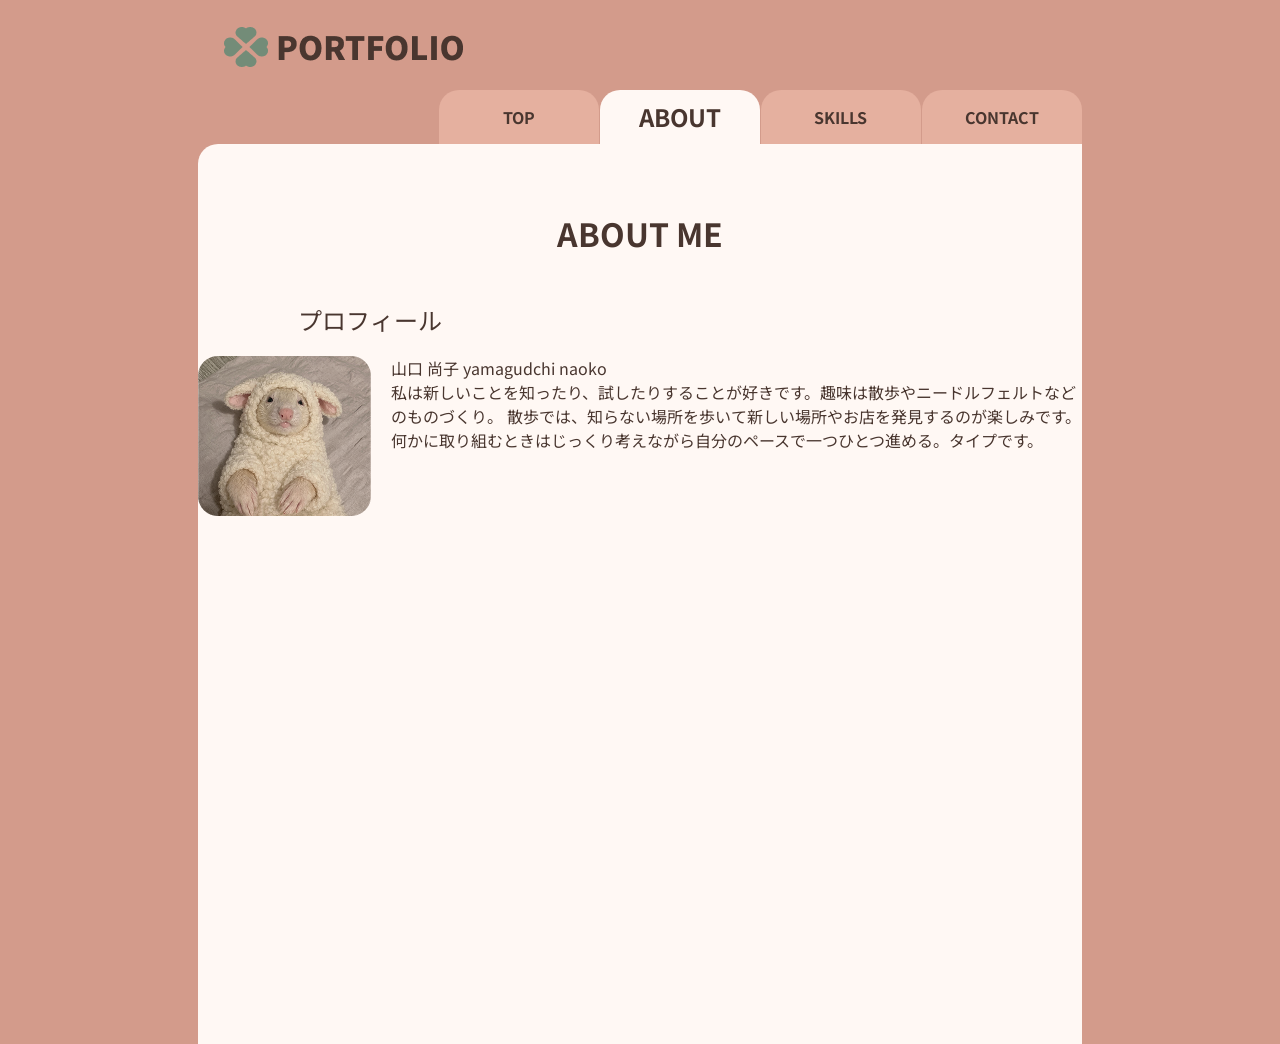
==== about.html @ 4d60442a "コミットしてみる" ====
<!DOCTYPE html>
<html lang="ja">

<head>
    <meta charset="UTF-8">
    <meta name="viewport" content="width=device-width, initial-scale=1.0">
    <link rel="stylesheet" href="css/reset.css">
    <link rel="stylesheet" href="css/style.css">
    <link rel="preconnect" href="https://fonts.googleapis.com">
    <link rel="preconnect" href="https://fonts.gstatic.com" crossorigin>
    <link href="https://fonts.googleapis.com/css2?family=Noto+Sans+JP:wght@100..900&family=Zen+Maru+Gothic&display=swap"
        rel="stylesheet">
    <title>my portfolio</title>
</head>

<body>
    <div class="inner-wrap">
        <header class="header-top">

            <img class="header-logo" src="./images/logo-set.png" alt="logo">

            <nav class="header-nav">
                <ul class="g-nav">
                    <li class="another-page"><a href="index.html">TOP</a></li>
                    <li class="this-page"><a href="about.html">ABOUT</a></li>
                    <li class="another-page"><a href="skills.html">SKILLS</a></li>
                    <li class="another-page"><a href="contact.html">CONTACT</a></li>
                </ul>
            </nav>
        </header>

        <main class="about-main">
            <h2 class="aboutme">ABOUT ME</h2>
            <h3>プロフィール</h3>
            <ul class="about-all">
                <li><img src="./images/Rectangle 2.png" alt=""></li>
                <li>
                    <p class="about-name">山口 尚子 yamagudchi naoko</p>
                    <p class="about-text">
                        私は新しいことを知ったり、試したりすることが好きです。趣味は散歩やニードルフェルトなどのものづくり。
                        散歩では、知らない場所を歩いて新しい場所やお店を発見するのが楽しみです。
                        何かに取り組むときはじっくり考えながら自分のペースで一つひとつ進める。タイプです。
                    </p>
                </li>
            </ul>
        </main>
    </div>
</body>

</html>
---- css/style.css ----
@charset "UTF-8";

:root {
    /* カラー */
    --color-base: #fff8f4;
    --color-bgc: #d39b8b;
    --color-main: #e5b09f;
    --color-accent: #738c78;
    --color-accent-sub: #ad6048;
    --color-text: #49362f;
    --color-text-sub: #795f56;


    /* 余白 */
    --space-8: 8px;
    --space-12: 12px;
    --space-16: 16px;
    --space-24: 24px;
    --space-40: 40px;

    /* フォントサイズ */
    --text-12: 12px;
    --text-16: 16px;
    --text-20: 20px;
    --text-24: 24px;
    --text-32: 32px;
    --text-36: 36px;

    /* フォントウェイト */
    --weight-m: 500;
    --weight-b: 700;

}

body {
    font-family: "Noto Sans JP", sans-serif;
    font-size: 16px;
    color: var(--color-text);
    line-height: 1.5;
    background-color: var(--color-bgc);
}

.inner-wrap {
    width: 69%;
    max-width: 1000px;
    margin: 0 auto;

}

h2 {
    font-size: var(--text-32);
    font-weight: var(--weight-b);
    letter-spacing: 0.05;
    text-align: center;
    padding: 65px 0 45px;
}

h3 {
    font-size: var(--text-24);
    padding-left: 100px;
    margin-bottom: 18px;
}

/* indexここから */
.index-inner-wrap {
    width: 69%;
    max-width: 1000px;
    margin: 0 auto;
    margin-bottom: 16px;
}

.index-main {
    min-height: 450px;
    background-color: var(--color-base);
    border-radius: 20px 0 0 0;
}


.header-logo {
    margin: 20px 0 16px 10px;
}

.g-nav {
    display: flex;
    justify-content: flex-end;
    gap: 1px
}

.g-nav li {
    flex-basis: 160px;
    height: 54px;
    display: flex;
    justify-content: center;
    align-items: center;
    border-radius: 20px 20px 0 0;
}

.another-page {
    background-color: var(--color-main);
}

.g-nav li a {
    font-weight: bold;
}

.g-nav li a:hover {
    font-size: var(--text-24);
    font-weight: bold;
}

.this-page {
    background-color: var(--color-base);
    font-size: var(--text-24);
}

.main-name {
    width: 328px;
    padding-bottom: 46px;
    font-size: var(--text-36);
    font-weight: 900;
    line-height: 0.9;
    margin: 0 auto 46px;
    border-bottom: 5px solid var(--color-main);
}


.top-main {
    text-align: center;
    padding-top: 65px;

}

/* indexここまで */
/* ABOUTここから */

.about-main {
    min-height: 100vh;
    background-color: var(--color-base);
    border-radius: 20px 0 0 0;
}

.about-all {
    display: flex;
    gap: 20px;
}

/* ABOUTここまで */
/* skillsここから */
.skills-main {
    min-height: 100vh;
    background-color: var(--color-base);
    border-radius: 20px 0 0 0;
}

/* skillsここまで */
/* contactここから */
.contact-main {
    min-height: 100vh;
    background-color: var(--color-base);
    border-radius: 20px 0 0 0;
}

/* contacここまで */
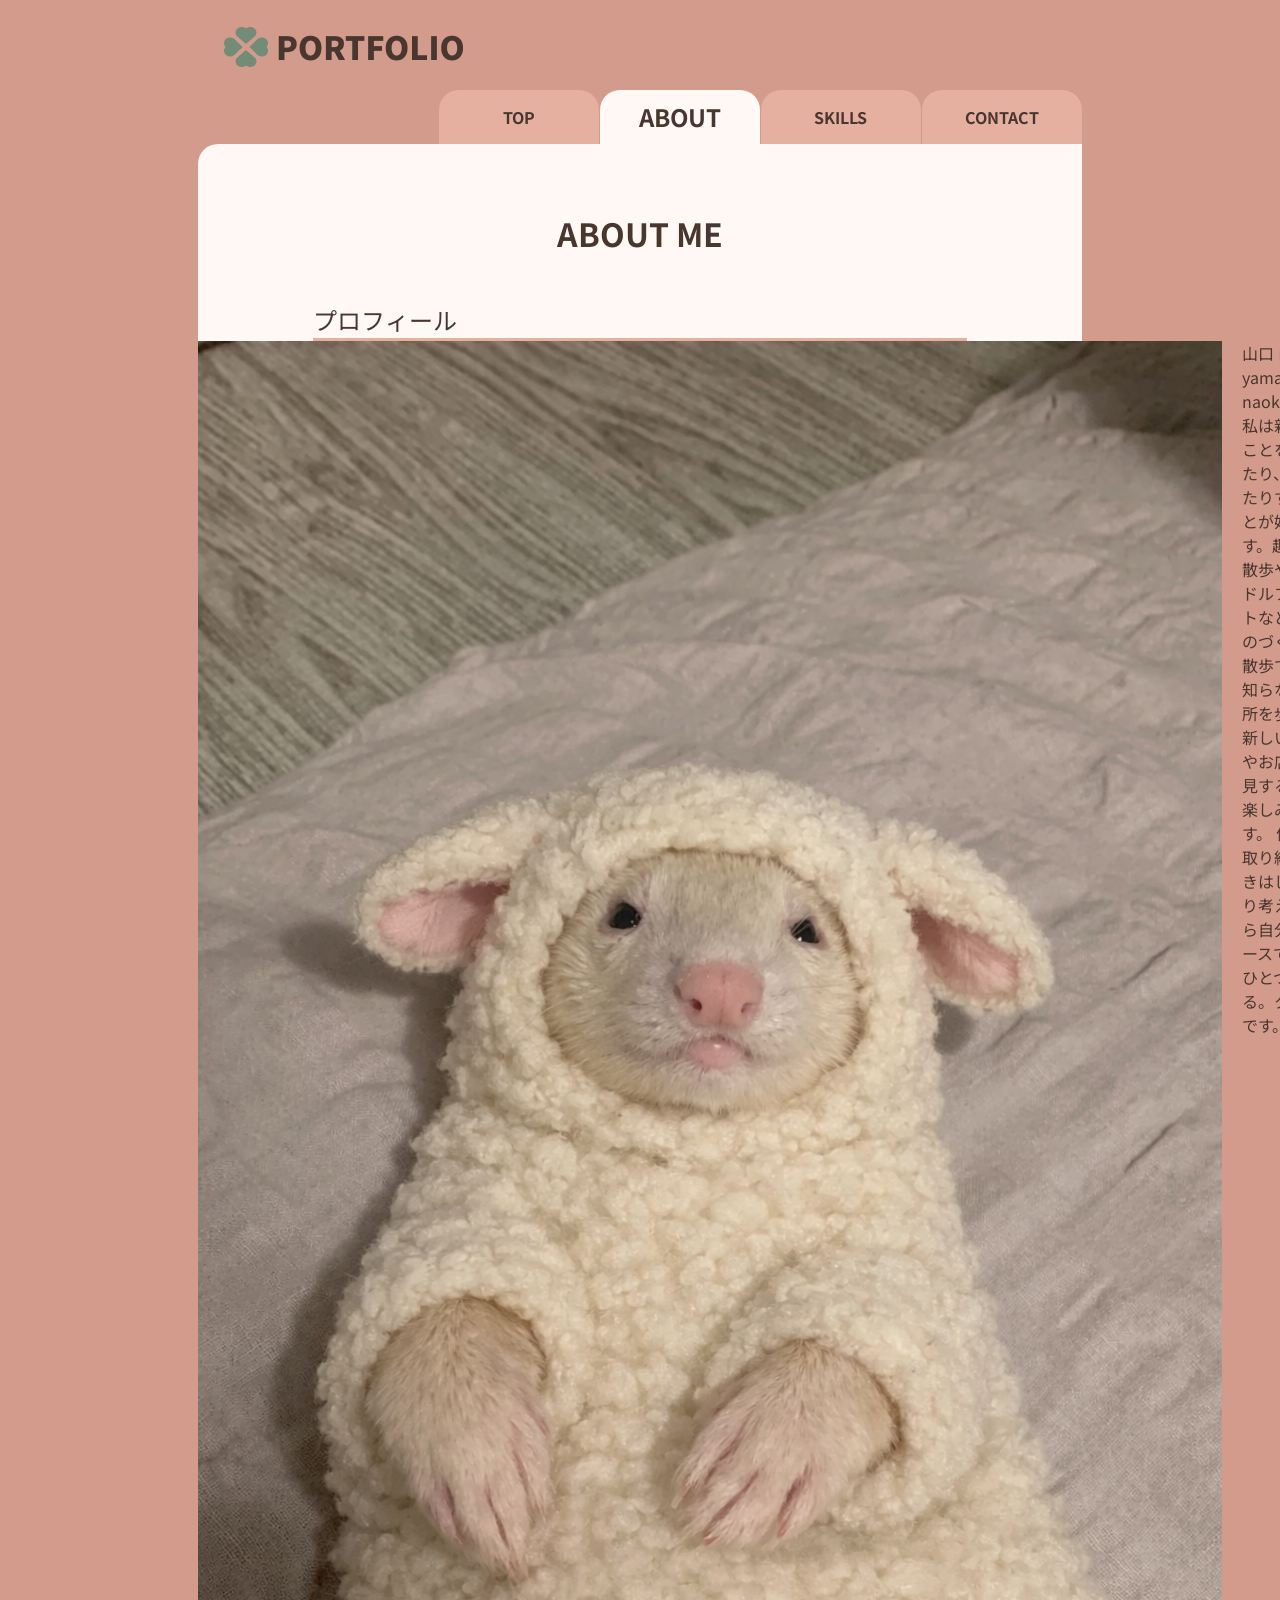
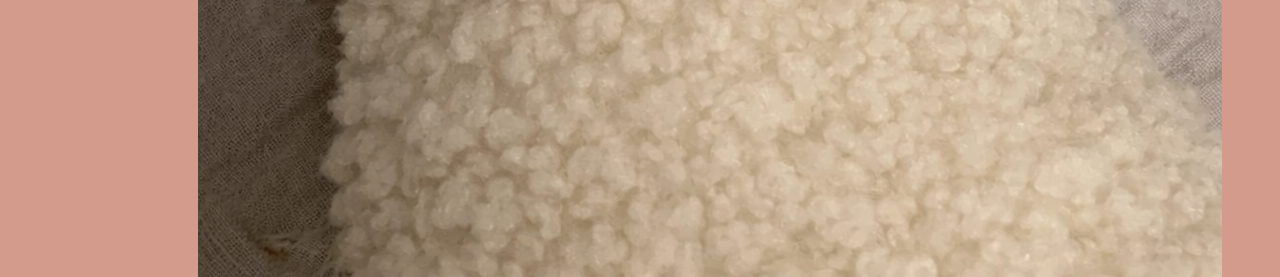
==== commit 5dc78bfa: "about画像変更" ====
--- a/about.html
+++ b/about.html
@@ -33,7 +33,7 @@
             <h2 class="aboutme">ABOUT ME</h2>
             <h3>プロフィール</h3>
             <ul class="about-all">
-                <li><img src="./images/Rectangle 2.png" alt=""></li>
+                <li><img src="./images/daifuku.png" alt=""></li>
                 <li>
                     <p class="about-name">山口 尚子 yamagudchi naoko</p>
                     <p class="about-text">
--- a/css/style.css
+++ b/css/style.css
@@ -57,8 +57,11 @@
 
 h3 {
     font-size: var(--text-24);
-    padding-left: 100px;
+    /* padding-left: 100px; */
     margin-bottom: 18px;
+    width: 654px;
+    border-bottom: 3px solid var(--color-main);
+    margin: 0 auto;
 }
 
 /* indexここから */
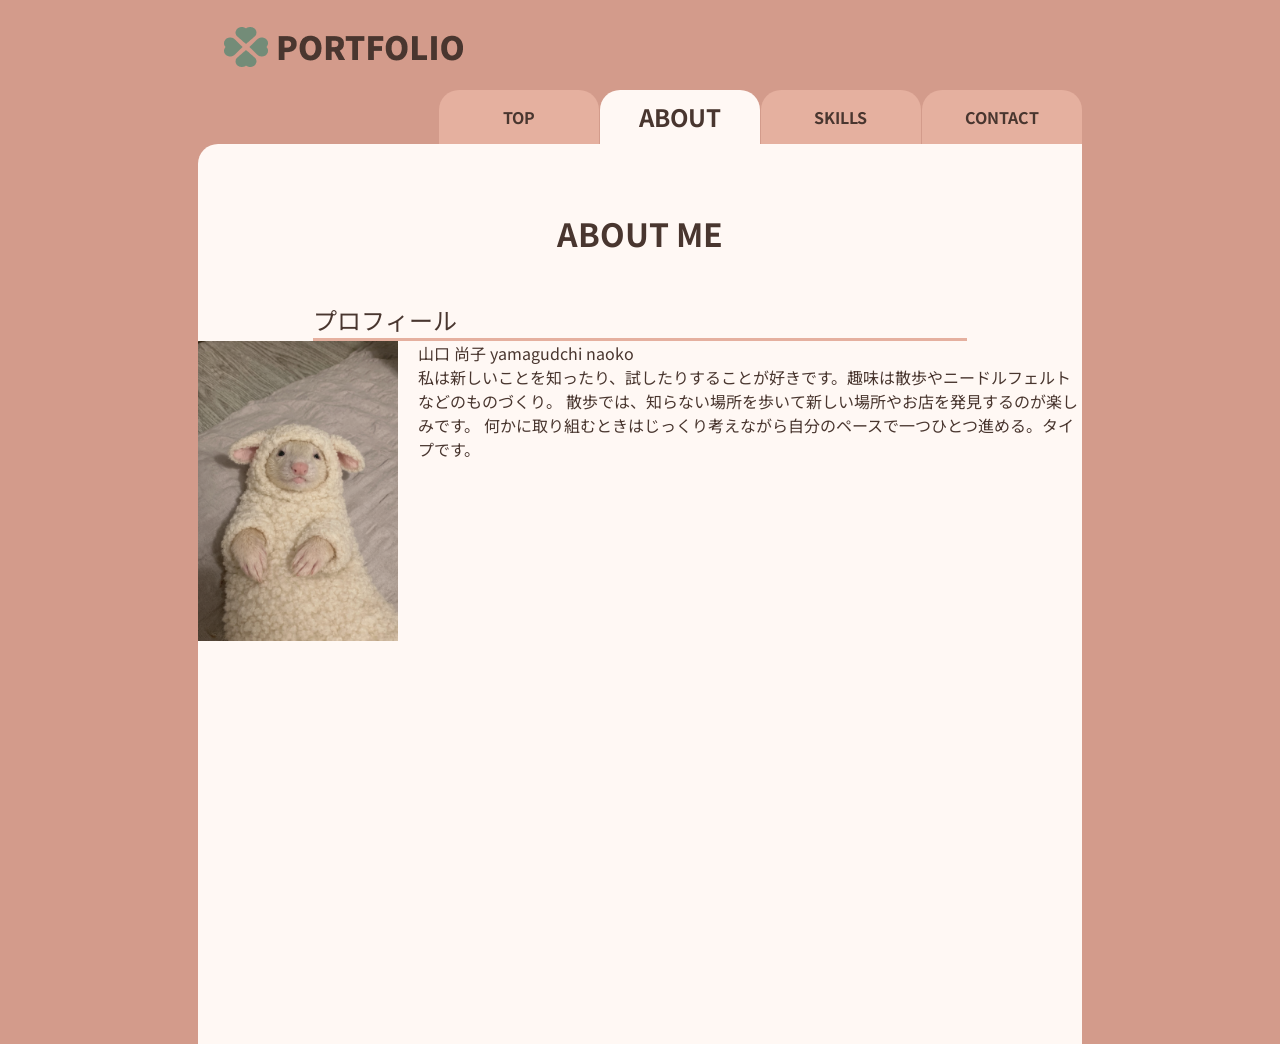
==== commit 4c4ff18f: "CSS変更" ====
--- a/about.html
+++ b/about.html
@@ -33,7 +33,7 @@
             <h2 class="aboutme">ABOUT ME</h2>
             <h3>プロフィール</h3>
             <ul class="about-all">
-                <li><img src="./images/daifuku.png" alt=""></li>
+                <li><img class="about-daifuku" src="./images/daifuku.png" alt=""></li>
                 <li>
                     <p class="about-name">山口 尚子 yamagudchi naoko</p>
                     <p class="about-text">
--- a/css/style.css
+++ b/css/style.css
@@ -147,6 +147,10 @@
     gap: 20px;
 }
 
+.about-daifuku{
+    width: 200px;
+}
+
 /* ABOUTここまで */
 /* skillsここから */
 .skills-main {
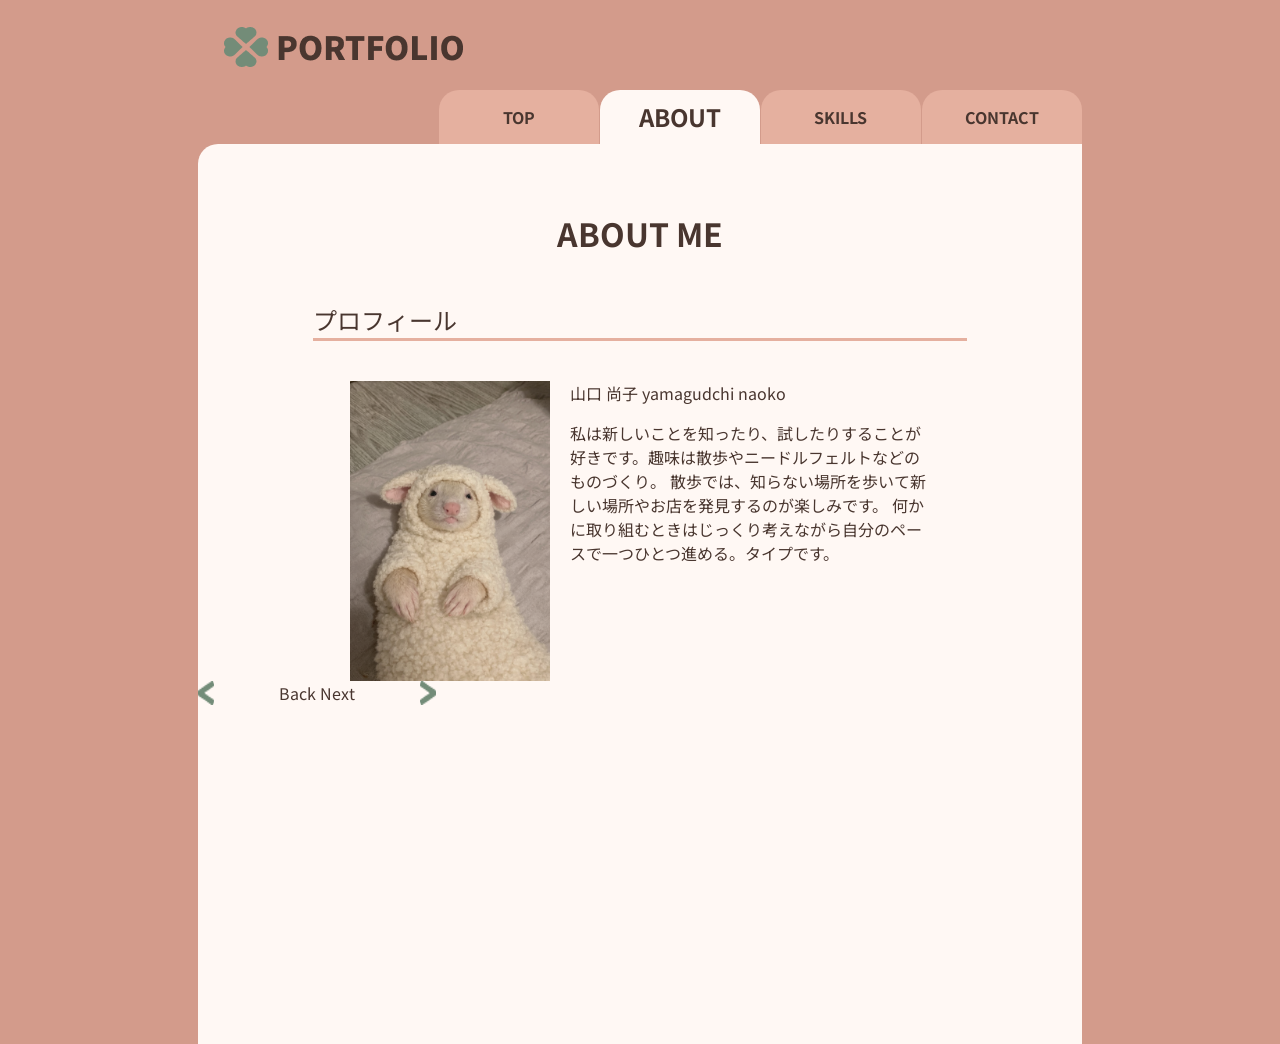
==== commit b2b140e7: "about追加変更" ====
--- a/about.html
+++ b/about.html
@@ -35,15 +35,23 @@
             <ul class="about-all">
                 <li><img class="about-daifuku" src="./images/daifuku.png" alt=""></li>
                 <li>
-                    <p class="about-name">山口 尚子 yamagudchi naoko</p>
-                    <p class="about-text">
-                        私は新しいことを知ったり、試したりすることが好きです。趣味は散歩やニードルフェルトなどのものづくり。
-                        散歩では、知らない場所を歩いて新しい場所やお店を発見するのが楽しみです。
-                        何かに取り組むときはじっくり考えながら自分のペースで一つひとつ進める。タイプです。
-                    </p>
+                    <div class="about-textme">
+                        <p class="about-name">山口 尚子 yamagudchi naoko</p>
+                        <p class="about-text">
+                            私は新しいことを知ったり、試したりすることが好きです。趣味は散歩やニードルフェルトなどのものづくり。
+                            散歩では、知らない場所を歩いて新しい場所やお店を発見するのが楽しみです。
+                            何かに取り組むときはじっくり考えながら自分のペースで一つひとつ進める。タイプです。
+                        </p>
+                    </div>
+
                 </li>
             </ul>
+            <div class="about-move">
+                <img src="./images/back-than.png" alt="前へ">Back
+                Next<img src="./images/next-than.png" alt="次へ">
+            </div>
         </main>
+
     </div>
 </body>
 
--- a/css/style.css
+++ b/css/style.css
@@ -145,10 +145,26 @@
 .about-all {
     display: flex;
     gap: 20px;
+    justify-content: center;
+    margin-top: var(--space-40);
 }
 
-.about-daifuku{
+.about-daifuku {
     width: 200px;
+}
+
+.about-textme {
+    display: flex;
+    flex-direction: column;
+    gap: var(--space-16);
+    width: 360px;
+
+}
+
+.about-move {
+    display: flex;
+    gap: 65px;
+    margin: 0 auto;
 }
 
 /* ABOUTここまで */
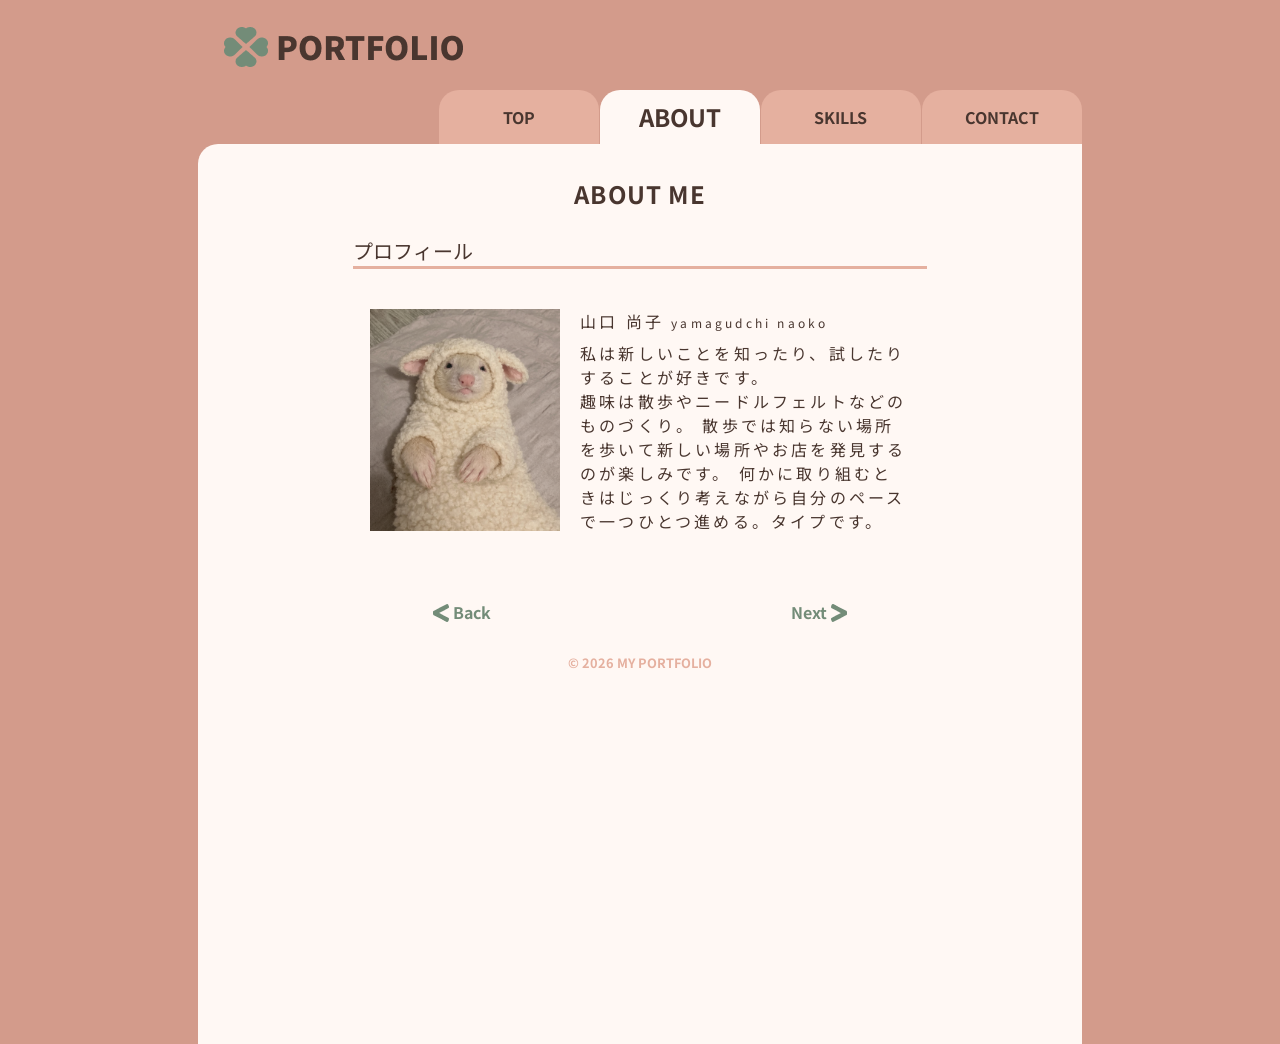
==== commit 6ecf2ad2: "ベース完了" ====
--- a/about.html
+++ b/about.html
@@ -30,26 +30,42 @@
         </header>
 
         <main class="about-main">
-            <h2 class="aboutme">ABOUT ME</h2>
-            <h3>プロフィール</h3>
-            <ul class="about-all">
-                <li><img class="about-daifuku" src="./images/daifuku.png" alt=""></li>
-                <li>
-                    <div class="about-textme">
-                        <p class="about-name">山口 尚子 yamagudchi naoko</p>
-                        <p class="about-text">
-                            私は新しいことを知ったり、試したりすることが好きです。趣味は散歩やニードルフェルトなどのものづくり。
-                            散歩では、知らない場所を歩いて新しい場所やお店を発見するのが楽しみです。
-                            何かに取り組むときはじっくり考えながら自分のペースで一つひとつ進める。タイプです。
-                        </p>
-                    </div>
+            <h2 class="about-h2">ABOUT ME</h2>
 
-                </li>
-            </ul>
-            <div class="about-move">
-                <img src="./images/back-than.png" alt="前へ">Back
-                Next<img src="./images/next-than.png" alt="次へ">
+            <section class="about-pro">
+                <h3 class="about-h3">プロフィール</h3>
+                <ul class="about-all">
+                    <li><img class="about-daifuku" src="./images/daifuku.png" alt=""></li>
+                    <li>
+                        <div class="about-textme">
+                            <p class="about-name">山口 尚子 <span class="about-names">yamagudchi naoko</span></p>
+                            <p class="about-text">
+                                私は新しいことを知ったり、試したりすることが好きです。<br>趣味は散歩やニードルフェルトなどのものづくり。
+                                散歩では知らない場所を歩いて新しい場所やお店を発見するのが楽しみです。
+                                何かに取り組むときはじっくり考えながら自分のペースで一つひとつ進める。タイプです。
+                            </p>
+                        </div>
+                    </li>
+                </ul>
+            </section>
+
+            <div class="move">
+                <div class="back">
+                    <a href="index.html">
+                        <img class=arrow src="./images/back-than.png" alt="前へ">
+                        <span>Back</span>
+                    </a>
+                </div>
+                <div class="Next">
+                    <a href="skills.html">Next
+                        <img class=arrow src="./images/next-than.png" alt="次へ">
+                    </a>
+
+                </div>
             </div>
+            <footer>
+                <small>&copy; 2026 MY PORTFOLIO</small>
+            </footer>
         </main>
 
     </div>
--- a/css/style.css
+++ b/css/style.css
@@ -13,21 +13,21 @@
 
     /* 余白 */
     --space-8: 8px;
-    --space-12: 12px;
     --space-16: 16px;
+    --space-20: 20px;
     --space-24: 24px;
+    --space-32: 32px;
     --space-40: 40px;
 
     /* フォントサイズ */
     --text-12: 12px;
-    --text-16: 16px;
     --text-20: 20px;
     --text-24: 24px;
-    --text-32: 32px;
+
     --text-36: 36px;
 
     /* フォントウェイト */
-    --weight-m: 500;
+
     --weight-b: 700;
 
 }
@@ -48,22 +48,95 @@
 }
 
 h2 {
-    font-size: var(--text-32);
-    font-weight: var(--weight-b);
-    letter-spacing: 0.05;
-    text-align: center;
-    padding: 65px 0 45px;
+    font-size: var(--text-24);
+    font-weight: var(--weight-b);
+    letter-spacing: 0.05em;
+    text-align: center;
+    padding: var(--space-32) 0 var(--space-24);
 }
 
 h3 {
-    font-size: var(--text-24);
-    /* padding-left: 100px; */
-    margin-bottom: 18px;
-    width: 654px;
+    font-size: var(--text-20);
+    margin-bottom: var(--space-16);
+    width: 65%;
+    max-width: 654px;
     border-bottom: 3px solid var(--color-main);
     margin: 0 auto;
 }
 
+/* ＜＞のサイズと縦調整 */
+.arrow {
+    width: 16px;
+    height: 18px;
+    transform: translateY(-2px);
+}
+
+/* ＜戻ると次＞フォントの位置設定 */
+.move {
+    display: flex;
+    gap: 300px;
+    color: var(--color-accent);
+    font-weight: var(--weight-b);
+    justify-content: center;
+    margin-top: 67px;
+}
+
+/* 戻るやじるしフォント位置設定 */
+.contact-back {
+    color: var(--color-accent);
+    font-weight: var(--weight-b);
+    margin-left: 29%;
+}
+
+/* ヘッダーここから */
+.header-logo {
+    margin: 20px 0 16px 10px;
+}
+
+.g-nav {
+    display: flex;
+    justify-content: flex-end;
+    gap: 1px
+}
+
+.g-nav li {
+    flex-basis: 160px;
+    height: 54px;
+    display: flex;
+    justify-content: center;
+    align-items: center;
+    border-radius: 20px 20px 0 0;
+}
+
+.another-page {
+    background-color: var(--color-main);
+}
+
+.g-nav li a {
+    font-weight: bold;
+}
+
+.g-nav li a:hover {
+    font-size: var(--text-24);
+    font-weight: bold;
+}
+
+.this-page {
+    background-color: var(--color-base);
+    font-size: var(--text-24);
+}
+
+/* ヘッダーここまで */
+
+/* フッター ここから*/
+footer {
+    text-align: center;
+    font-weight: var(--weight-b);
+    color: var(--color-main);
+    padding: 24.5px 0;
+}
+
+/* フッターここまで */
 /* indexここから */
 .index-inner-wrap {
     width: 69%;
@@ -78,46 +151,9 @@
     border-radius: 20px 0 0 0;
 }
 
-
-.header-logo {
-    margin: 20px 0 16px 10px;
-}
-
-.g-nav {
-    display: flex;
-    justify-content: flex-end;
-    gap: 1px
-}
-
-.g-nav li {
-    flex-basis: 160px;
-    height: 54px;
-    display: flex;
-    justify-content: center;
-    align-items: center;
-    border-radius: 20px 20px 0 0;
-}
-
-.another-page {
-    background-color: var(--color-main);
-}
-
-.g-nav li a {
-    font-weight: bold;
-}
-
-.g-nav li a:hover {
-    font-size: var(--text-24);
-    font-weight: bold;
-}
-
-.this-page {
-    background-color: var(--color-base);
-    font-size: var(--text-24);
-}
-
 .main-name {
-    width: 328px;
+    width: 32.8%;
+    min-width: 250px;
     padding-bottom: 46px;
     font-size: var(--text-36);
     font-weight: 900;
@@ -126,14 +162,13 @@
     border-bottom: 5px solid var(--color-main);
 }
 
-
 .top-main {
     text-align: center;
     padding-top: 65px;
-
 }
 
 /* indexここまで */
+
 /* ABOUTここから */
 
 .about-main {
@@ -142,32 +177,48 @@
     border-radius: 20px 0 0 0;
 }
 
+/* .about-h3 {
+    font-size: var(--text-20);
+    margin-bottom: var(--space-16);
+    width: 65%;
+    max-width: 654px;
+    border-bottom: 3px solid var(--color-main);
+    margin: 0 auto;
+} */
+
 .about-all {
     display: flex;
     gap: 20px;
     justify-content: center;
-    margin-top: var(--space-40);
-}
-
+    margin: var(--space-40) 0 var(--space-40);
+}
+
+/* 画像サイズ表示位置 */
 .about-daifuku {
-    width: 200px;
+    width: 190px;
+    height: 222px;
+    object-fit: cover;
+    object-position: 0 80%;
+}
+
+.about-name {
+    font-weight: var(--weight-m);
+}
+
+.about-names {
+    font-size: var(--text-12);
 }
 
 .about-textme {
     display: flex;
     flex-direction: column;
-    gap: var(--space-16);
-    width: 360px;
-
-}
-
-.about-move {
-    display: flex;
-    gap: 65px;
-    margin: 0 auto;
+    gap: var(--space-8);
+    width: 330px;
+    letter-spacing: 0.2em;
 }
 
 /* ABOUTここまで */
+
 /* skillsここから */
 .skills-main {
     min-height: 100vh;
@@ -175,7 +226,33 @@
     border-radius: 20px 0 0 0;
 }
 
+/* 
+.skill-h3 {
+    display: flex;
+    flex-direction: column;
+
+} */
+
+.skill-icons {
+    display: grid;
+    grid-template-columns: repeat(3, 150px);
+    gap: 41px 67px;
+    /* text-align: center; */
+    justify-content: center;
+
+}
+
+.skill-h3-text {
+    padding-left: 17.7%;
+    margin: 34px 0 20px;
+}
+
+.skill-sec {
+    margin-bottom: 84px;
+}
+
 /* skillsここまで */
+
 /* contactここから */
 .contact-main {
     min-height: 100vh;
@@ -183,4 +260,37 @@
     border-radius: 20px 0 0 0;
 }
 
+.contact-h3 {
+    font-size: var(--text-20);
+    /* margin-bottom: var(--space-16); */
+    width: 65%;
+    max-width: 654px;
+    border-bottom: 3px solid var(--color-main);
+    margin: 0 auto;
+}
+
+.contact-sec {
+    text-align: center;
+}
+
+.contact-sec p {
+    margin: 70px 0;
+}
+
+.contact-back {
+    margin-top: 67px;
+}
+
+.mail-add {
+    width: 27px;
+    height: 20px;
+    transform: translateY(-7px);
+
+}
+
+.contact-sec a {
+    font-size: var(--text-24);
+    color: var(--color-text-sub);
+}
+
 /* contacここまで */
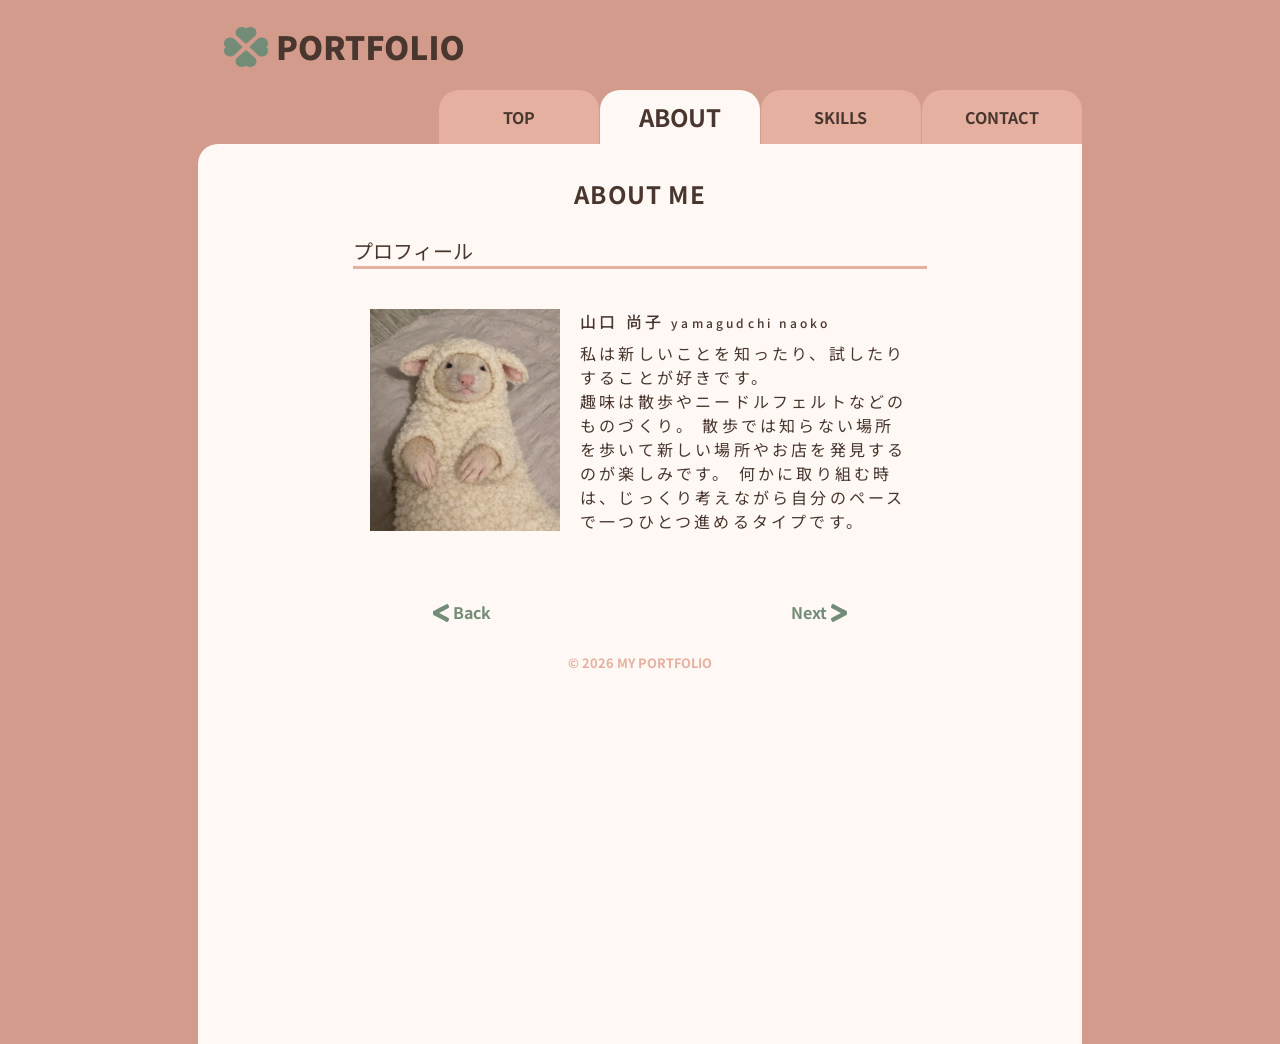
==== commit e020c523: "11月14日13:49" ====
--- a/about.html
+++ b/about.html
@@ -17,7 +17,7 @@
     <div class="inner-wrap">
         <header class="header-top">
 
-            <img class="header-logo" src="./images/logo-set.png" alt="logo">
+            <h1><img class="header-logo" src="./images/logo-set.png" alt="logo"></h1>
 
             <nav class="header-nav">
                 <ul class="g-nav">
@@ -42,7 +42,7 @@
                             <p class="about-text">
                                 私は新しいことを知ったり、試したりすることが好きです。<br>趣味は散歩やニードルフェルトなどのものづくり。
                                 散歩では知らない場所を歩いて新しい場所やお店を発見するのが楽しみです。
-                                何かに取り組むときはじっくり考えながら自分のペースで一つひとつ進める。タイプです。
+                                何かに取り組む時は、じっくり考えながら自分のペースで一つひとつ進めるタイプです。
                             </p>
                         </div>
                     </li>
--- a/css/style.css
+++ b/css/style.css
@@ -23,15 +23,17 @@
     --text-12: 12px;
     --text-20: 20px;
     --text-24: 24px;
-
     --text-36: 36px;
 
     /* フォントウェイト */
 
     --weight-b: 700;
-
-}
-
+    --weight-m: 500;
+
+}
+
+/* 共通設定　 */
+/* フォント　文字　背景 */
 body {
     font-family: "Noto Sans JP", sans-serif;
     font-size: 16px;
@@ -40,12 +42,41 @@
     background-color: var(--color-bgc);
 }
 
-.inner-wrap {
+/* 各ページの幅と中央配置 */
+.inner-wrap,
+.index-inner-wrap {
     width: 69%;
     max-width: 1000px;
     margin: 0 auto;
-
-}
+}
+
+/* TOPページだけ下に余白を追加 */
+.index-inner-wrap {
+    margin-bottom: 16px;
+}
+
+/* 共通設定　背景　角丸 */
+.index-main,
+.about-main,
+.skills-main,
+.contact-main {
+    background-color: var(--color-base);
+    border-radius: 20px 0 0 0;
+}
+
+/* TOPページ　の画面高さ */
+.index-main {
+    min-height: 450px;
+}
+
+/* その他のページ　画面高さ */
+.about-main,
+.skills-main,
+.contact-main {
+    min-height: 100vh;
+}
+
+/* ページタイトル　文字　余白 */
 
 h2 {
     font-size: var(--text-24);
@@ -55,6 +86,7 @@
     padding: var(--space-32) 0 var(--space-24);
 }
 
+/* ｈ３見出しの文字設定　下線 */
 h3 {
     font-size: var(--text-20);
     margin-bottom: var(--space-16);
@@ -64,14 +96,14 @@
     margin: 0 auto;
 }
 
-/* ＜＞のサイズと縦調整 */
+/* ＜backとnext＞の画像サイズと縦調整 */
 .arrow {
     width: 16px;
     height: 18px;
     transform: translateY(-2px);
 }
 
-/* ＜戻ると次＞フォントの位置設定 */
+/* ＜backとnext＞配置設定 */
 .move {
     display: flex;
     gap: 300px;
@@ -81,7 +113,7 @@
     margin-top: 67px;
 }
 
-/* 戻るやじるしフォント位置設定 */
+/* 問い合わせページのbackやじるし位置設定 */
 .contact-back {
     color: var(--color-accent);
     font-weight: var(--weight-b);
@@ -89,16 +121,19 @@
 }
 
 /* ヘッダーここから */
+/* ロゴ画像余白 */
 .header-logo {
     margin: 20px 0 16px 10px;
 }
 
+/* ナビメニュー横並び右寄せ */
 .g-nav {
     display: flex;
     justify-content: flex-end;
     gap: 1px
 }
 
+/* ナビメニューのタブの幅高さ文字配置 */
 .g-nav li {
     flex-basis: 160px;
     height: 54px;
@@ -108,49 +143,33 @@
     border-radius: 20px 20px 0 0;
 }
 
+/* アクティブページの背景文字サイズ */
+.this-page {
+    background-color: var(--color-base);
+    font-size: var(--text-24);
+}
+
+/* アクティブじゃないページの背景 */
 .another-page {
     background-color: var(--color-main);
 }
 
+/* ナビメニューの文字太字 */
 .g-nav li a {
     font-weight: bold;
 }
 
+/* ナビメニューのマウス乗せたときの文字サイズ */
 .g-nav li a:hover {
     font-size: var(--text-24);
     font-weight: bold;
 }
 
-.this-page {
-    background-color: var(--color-base);
-    font-size: var(--text-24);
-}
-
 /* ヘッダーここまで */
 
-/* フッター ここから*/
-footer {
-    text-align: center;
-    font-weight: var(--weight-b);
-    color: var(--color-main);
-    padding: 24.5px 0;
-}
-
-/* フッターここまで */
+
 /* indexここから */
-.index-inner-wrap {
-    width: 69%;
-    max-width: 1000px;
-    margin: 0 auto;
-    margin-bottom: 16px;
-}
-
-.index-main {
-    min-height: 450px;
-    background-color: var(--color-base);
-    border-radius: 20px 0 0 0;
-}
-
+/* メインh2　サイズ　文字　下線設定 */
 .main-name {
     width: 32.8%;
     min-width: 250px;
@@ -162,6 +181,7 @@
     border-bottom: 5px solid var(--color-main);
 }
 
+/* トップページの文字配置余白 */
 .top-main {
     text-align: center;
     padding-top: 65px;
@@ -170,25 +190,10 @@
 /* indexここまで */
 
 /* ABOUTここから */
-
-.about-main {
-    min-height: 100vh;
-    background-color: var(--color-base);
-    border-radius: 20px 0 0 0;
-}
-
-/* .about-h3 {
-    font-size: var(--text-20);
-    margin-bottom: var(--space-16);
-    width: 65%;
-    max-width: 654px;
-    border-bottom: 3px solid var(--color-main);
-    margin: 0 auto;
-} */
-
+/* プロフィール画像とテキスト文並び配置 */
 .about-all {
     display: flex;
-    gap: 20px;
+    gap: var(--space-20);
     justify-content: center;
     margin: var(--space-40) 0 var(--space-40);
 }
@@ -201,14 +206,17 @@
     object-position: 0 80%;
 }
 
+/* 名前の太さ */
 .about-name {
     font-weight: var(--weight-m);
 }
 
+/* 名前ローマ字サイズ */
 .about-names {
     font-size: var(--text-12);
 }
 
+/* 自己紹介文配置調整 */
 .about-textme {
     display: flex;
     flex-direction: column;
@@ -219,20 +227,7 @@
 
 /* ABOUTここまで */
 
-/* skillsここから */
-.skills-main {
-    min-height: 100vh;
-    background-color: var(--color-base);
-    border-radius: 20px 0 0 0;
-}
-
-/* 
-.skill-h3 {
-    display: flex;
-    flex-direction: column;
-
-} */
-
+/* アイコン並び配置 */
 .skill-icons {
     display: grid;
     grid-template-columns: repeat(3, 150px);
@@ -242,6 +237,7 @@
 
 }
 
+/* スキル一覧した余白 */
 .skill-h3-text {
     padding-left: 17.7%;
     margin: 34px 0 20px;
@@ -254,33 +250,22 @@
 /* skillsここまで */
 
 /* contactここから */
-.contact-main {
-    min-height: 100vh;
-    background-color: var(--color-base);
-    border-radius: 20px 0 0 0;
-}
-
-.contact-h3 {
-    font-size: var(--text-20);
-    /* margin-bottom: var(--space-16); */
-    width: 65%;
-    max-width: 654px;
-    border-bottom: 3px solid var(--color-main);
-    margin: 0 auto;
-}
-
+/* お問い合わせ全体中央配置 */
 .contact-sec {
     text-align: center;
 }
 
+/* お問い合わせテキスト文上限余白 */
 .contact-sec p {
     margin: 70px 0;
 }
 
+/* 問い合わせページのバックの上余白 */
 .contact-back {
     margin-top: 67px;
 }
 
+/* メールアイコンのサイズと縦位置 */
 .mail-add {
     width: 27px;
     height: 20px;
@@ -288,9 +273,21 @@
 
 }
 
+/* メールアドレス文字サイズと色 */
 .contact-sec a {
     font-size: var(--text-24);
     color: var(--color-text-sub);
 }
 
-/* contacここまで */+/* contacここまで */
+
+/* フッター ここから*/
+/* 中央配置文字色上下余白 */
+footer {
+    text-align: center;
+    font-weight: var(--weight-b);
+    color: var(--color-main);
+    padding: 24.5px 0;
+}
+
+/* フッターここまで */
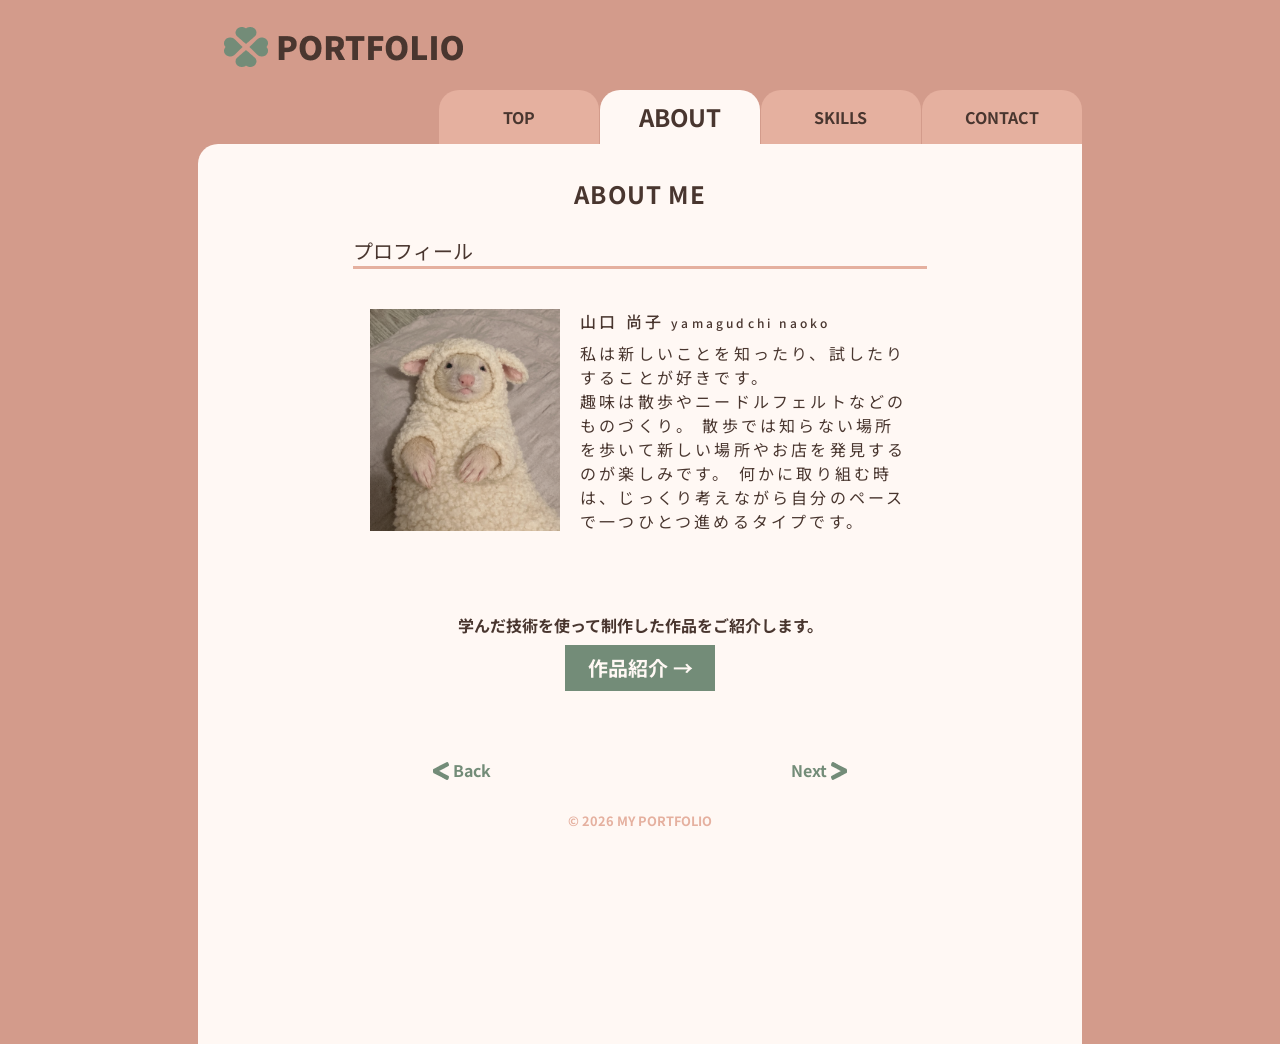
==== commit 8ed7ae3a: "ｗｏｒｋｓ追加" ====
--- a/about.html
+++ b/about.html
@@ -49,6 +49,11 @@
                 </ul>
             </section>
 
+            <dvi class="work-go">
+                <p>学んだ技術を使って制作した作品をご紹介します。</p>
+                <a class="work-btn" href="works.html">作品紹介 →</a>
+            </dvi>
+
             <div class="move">
                 <div class="back">
                     <a href="index.html">
@@ -56,7 +61,7 @@
                         <span>Back</span>
                     </a>
                 </div>
-                <div class="Next">
+                <div class="next">
                     <a href="skills.html">Next
                         <img class=arrow src="./images/next-than.png" alt="次へ">
                     </a>
--- a/css/style.css
+++ b/css/style.css
@@ -26,7 +26,6 @@
     --text-36: 36px;
 
     /* フォントウェイト */
-
     --weight-b: 700;
     --weight-m: 500;
 
@@ -111,6 +110,19 @@
     font-weight: var(--weight-b);
     justify-content: center;
     margin-top: 67px;
+}
+
+/* マウス重ねたときの色変更設定 */
+.next a:hover {
+    color: var(--color-accent-sub);
+}
+
+.back a:hover {
+    color: var(--color-accent-sub);
+}
+
+.contact-back a:hover {
+    color: var(--color-accent-sub);
 }
 
 /* 問い合わせページのbackやじるし位置設定 */
@@ -195,7 +207,7 @@
     display: flex;
     gap: var(--space-20);
     justify-content: center;
-    margin: var(--space-40) 0 var(--space-40);
+    margin: var(--space-40) 0 80px;
 }
 
 /* 画像サイズ表示位置 */
@@ -244,7 +256,31 @@
 }
 
 .skill-sec {
-    margin-bottom: 84px;
+    margin-bottom: var(--space-40);
+}
+
+/* ワークス案内　ボタン文字位置設定 */
+.work-go {
+    display: flex;
+    flex-direction: column;
+    text-align: center;
+    gap: 8px;
+    font-weight: var(--weight-b);
+    margin-bottom: var(--space-40);
+}
+
+.work-btn {
+    width: 150px;
+    font-size: var(--space-20);
+    padding: var(--space-8);
+    background-color: var(--color-accent);
+    color: var(--color-base);
+    margin: 0 auto;
+}
+
+.work-go a:hover {
+    /* color: var(--color-text); */
+    transform: translateX(20px);
 }
 
 /* skillsここまで */
@@ -281,6 +317,18 @@
 
 /* contacここまで */
 
+/* ｗｏｒｋｓここから */
+/* ワークｈ３の下余白設定 */
+.works-h3 {
+    margin-bottom: var(--space-16);
+}
+
+.works-sec p {
+    text-align: center;
+}
+
+/* ｗｏｒｋｓここまで */
+
 /* フッター ここから*/
 /* 中央配置文字色上下余白 */
 footer {
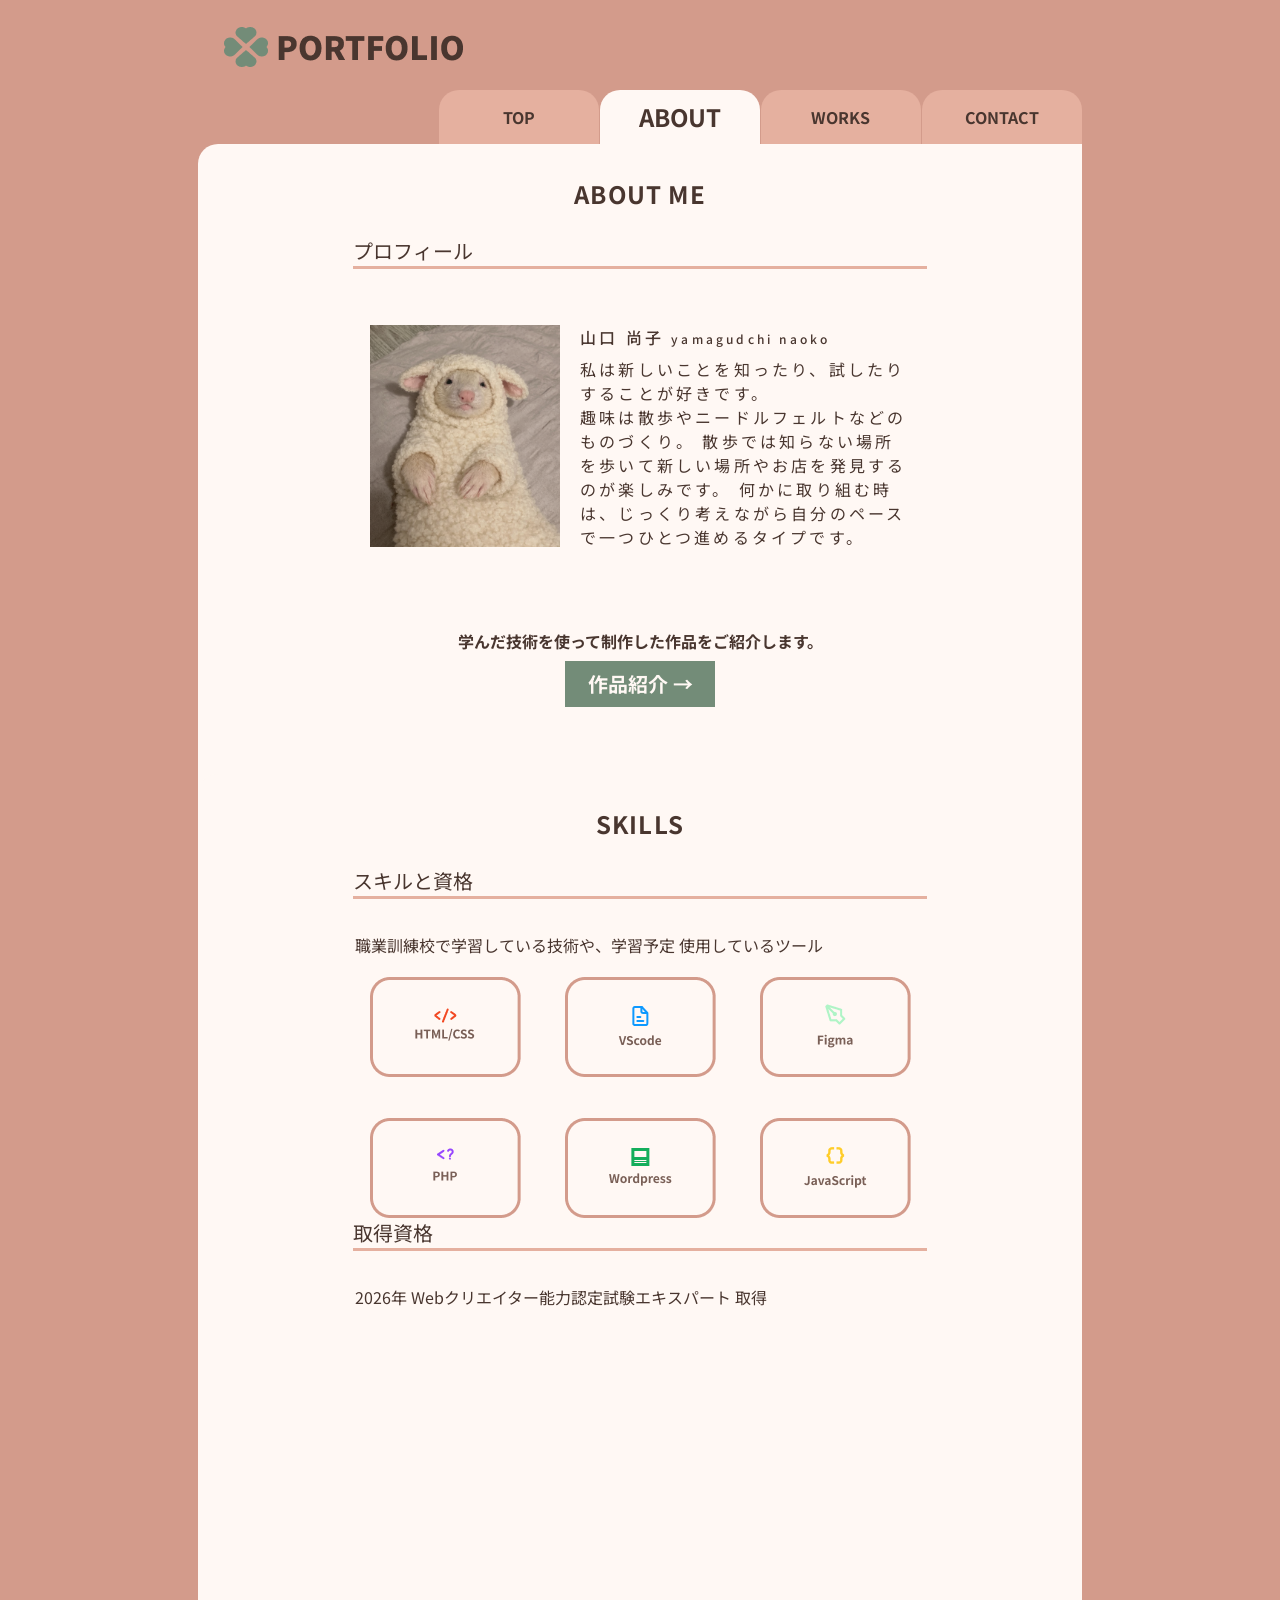
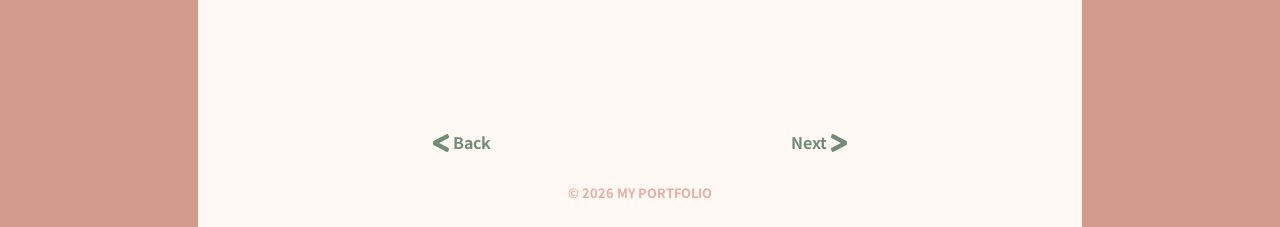
==== commit a8f2288f: "スキルページをワークに変更" ====
--- a/about.html
+++ b/about.html
@@ -23,13 +23,13 @@
                 <ul class="g-nav">
                     <li class="another-page"><a href="index.html">TOP</a></li>
                     <li class="this-page"><a href="about.html">ABOUT</a></li>
-                    <li class="another-page"><a href="skills.html">SKILLS</a></li>
+                    <li class="another-page"><a href="works.html">WORKS</a></li>
                     <li class="another-page"><a href="contact.html">CONTACT</a></li>
                 </ul>
             </nav>
         </header>
 
-        <main class="about-main">
+        <section class="about-main">
             <h2 class="about-h2">ABOUT ME</h2>
 
             <section class="about-pro">
@@ -54,6 +54,53 @@
                 <a class="work-btn" href="works.html">作品紹介 →</a>
             </dvi>
 
+            <section class="skills-main">
+                <h2>SKILLS</h2>
+
+
+                <section class="skill-sec">
+                    <ul class="skill-h3">
+                        <li>
+                            <h3>スキルと資格</h3>
+                        </li>
+                        <li class="skill-h3-text">
+                            <p>職業訓練校で学習している技術や、学習予定 使用しているツール</p>
+                        </li>
+                    </ul>
+                    <ul class="skill-icons">
+                        <li class="sikll-icon">
+                            <img src="./images/html-icon.png" alt="htmlcssマーク">
+                        </li>
+                        <li class="sikll-icon">
+                            <img src="./images/vsc-icon.png" alt="vsコードのマーク">
+                        </li>
+                        <li class="sikll-icon">
+                            <img src="./images/Figma-icon.png" alt="フィグマのマーク">
+                        </li>
+                        <li class="sikll-icon">
+                            <img src="./images/php-icon.png" alt="phpのマーク">
+                        </li>
+                        <li class="sikll-icon">
+                            <img src="./images/wp-icon.png" alt="ワードプレスのマーク">
+                        </li>
+                        <li class="sikll-icon">
+                            <img src="./images/js-icon.png" alt="ｼﾞｬﾊﾞスクリプトのマーク">
+                        </li>
+                    </ul>
+                </section>
+
+
+                <section>
+                    <ul class="skill-h3-get">
+                        <li>
+                            <h3>取得資格</h3>
+                        </li>
+                        <li class="skill-h3-text">
+                            <p>2026年 Webクリエイター能力認定試験エキスパート 取得</p>
+                        </li>
+                    </ul>
+                </section>
+            </section>
             <div class="move">
                 <div class="back">
                     <a href="index.html">
@@ -68,10 +115,12 @@
 
                 </div>
             </div>
-            <footer>
-                <small>&copy; 2026 MY PORTFOLIO</small>
-            </footer>
-        </main>
+        </section>
+
+        <footer>
+            <small>&copy; 2026 MY PORTFOLIO</small>
+        </footer>
+
 
     </div>
 </body>
--- a/css/style.css
+++ b/css/style.css
@@ -18,6 +18,7 @@
     --space-24: 24px;
     --space-32: 32px;
     --space-40: 40px;
+    --space-40: 56px;
 
     /* フォントサイズ */
     --text-12: 12px;
@@ -109,7 +110,7 @@
     color: var(--color-accent);
     font-weight: var(--weight-b);
     justify-content: center;
-    margin-top: 67px;
+    margin-top: var(--space-40);
 }
 
 /* マウス重ねたときの色変更設定 */
@@ -243,7 +244,7 @@
 .skill-icons {
     display: grid;
     grid-template-columns: repeat(3, 150px);
-    gap: 41px 67px;
+    gap: 41px 45px;
     /* text-align: center; */
     justify-content: center;
 
@@ -256,7 +257,7 @@
 }
 
 .skill-sec {
-    margin-bottom: var(--space-40);
+    margin-bottom: var(--space-56);
 }
 
 /* ワークス案内　ボタン文字位置設定 */
@@ -266,7 +267,7 @@
     text-align: center;
     gap: 8px;
     font-weight: var(--weight-b);
-    margin-bottom: var(--space-40);
+    margin: 67px 0;
 }
 
 .work-btn {
@@ -280,7 +281,7 @@
 
 .work-go a:hover {
     /* color: var(--color-text); */
-    transform: translateX(20px);
+    transform: translateX(8px);
 }
 
 /* skillsここまで */
@@ -332,9 +333,11 @@
 /* フッター ここから*/
 /* 中央配置文字色上下余白 */
 footer {
+
     text-align: center;
     font-weight: var(--weight-b);
     color: var(--color-main);
+    background-color: var(--color-base);
     padding: 24.5px 0;
 }
 
